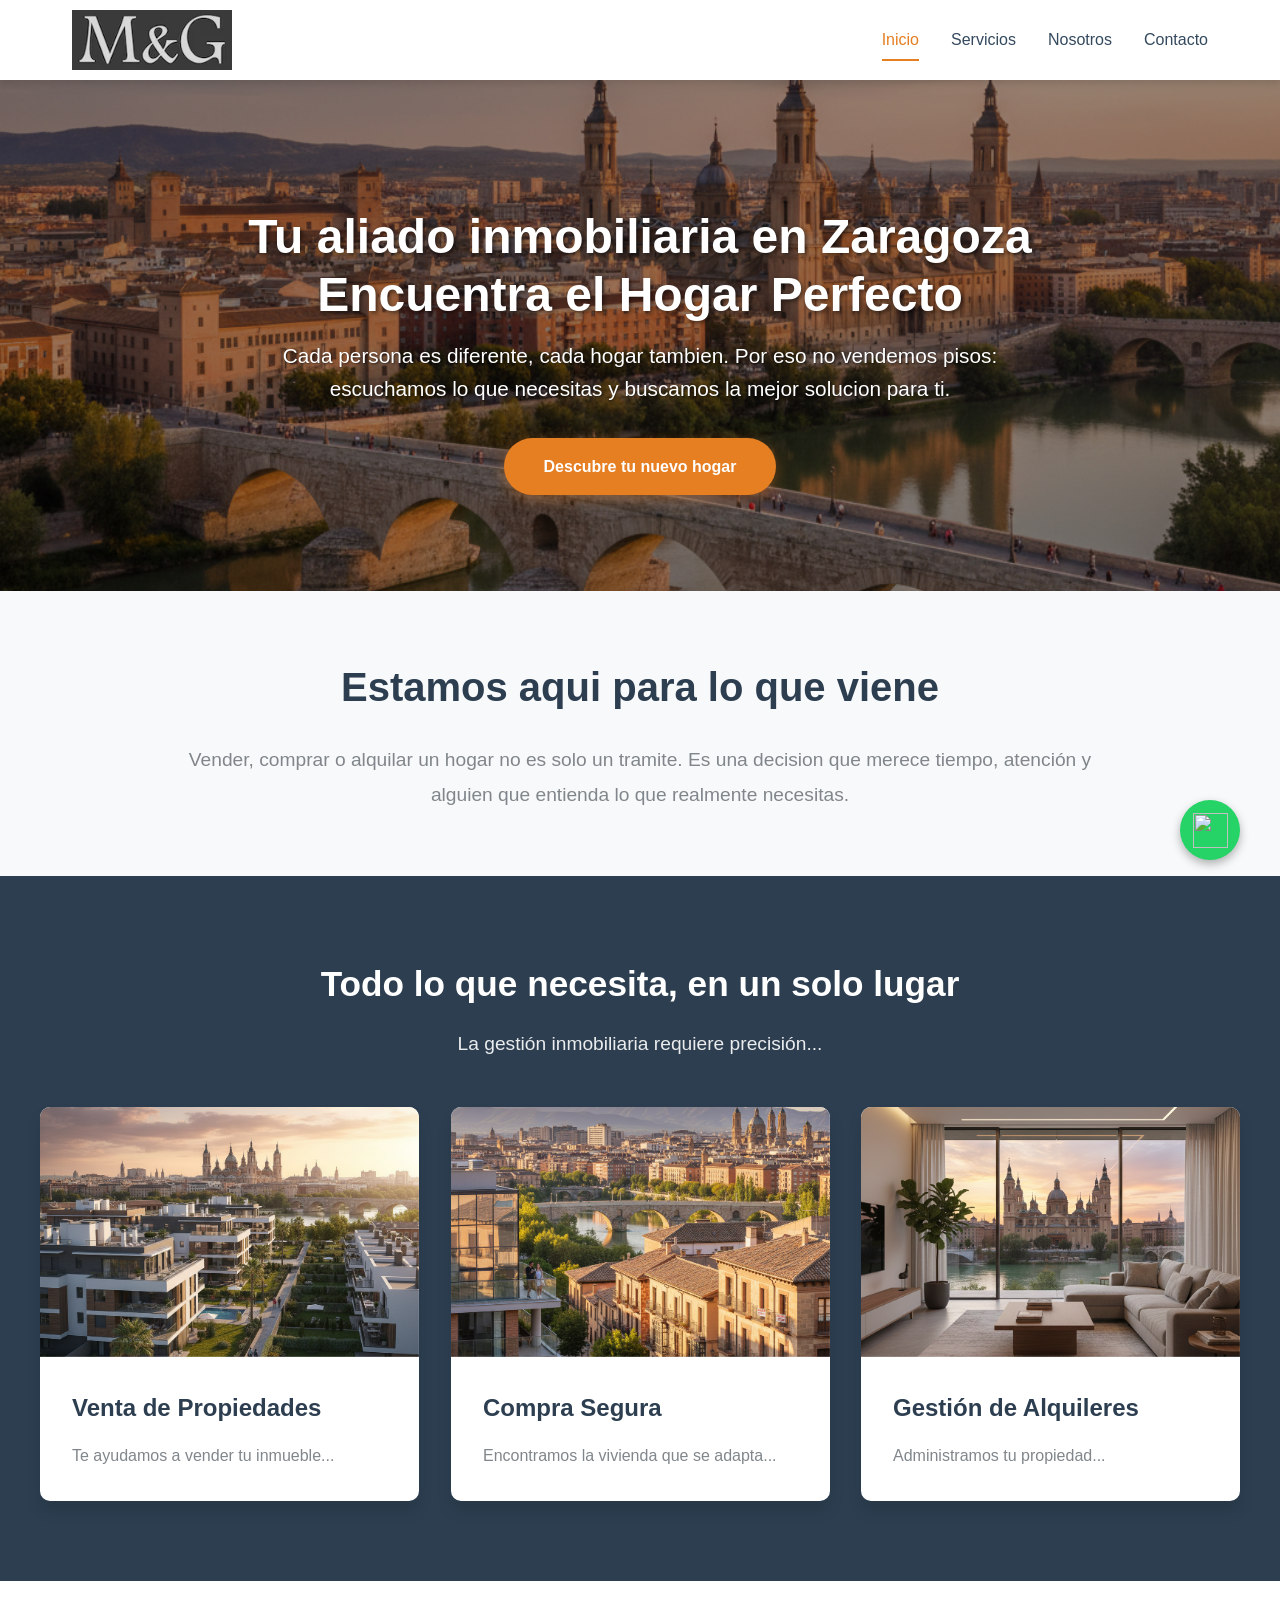
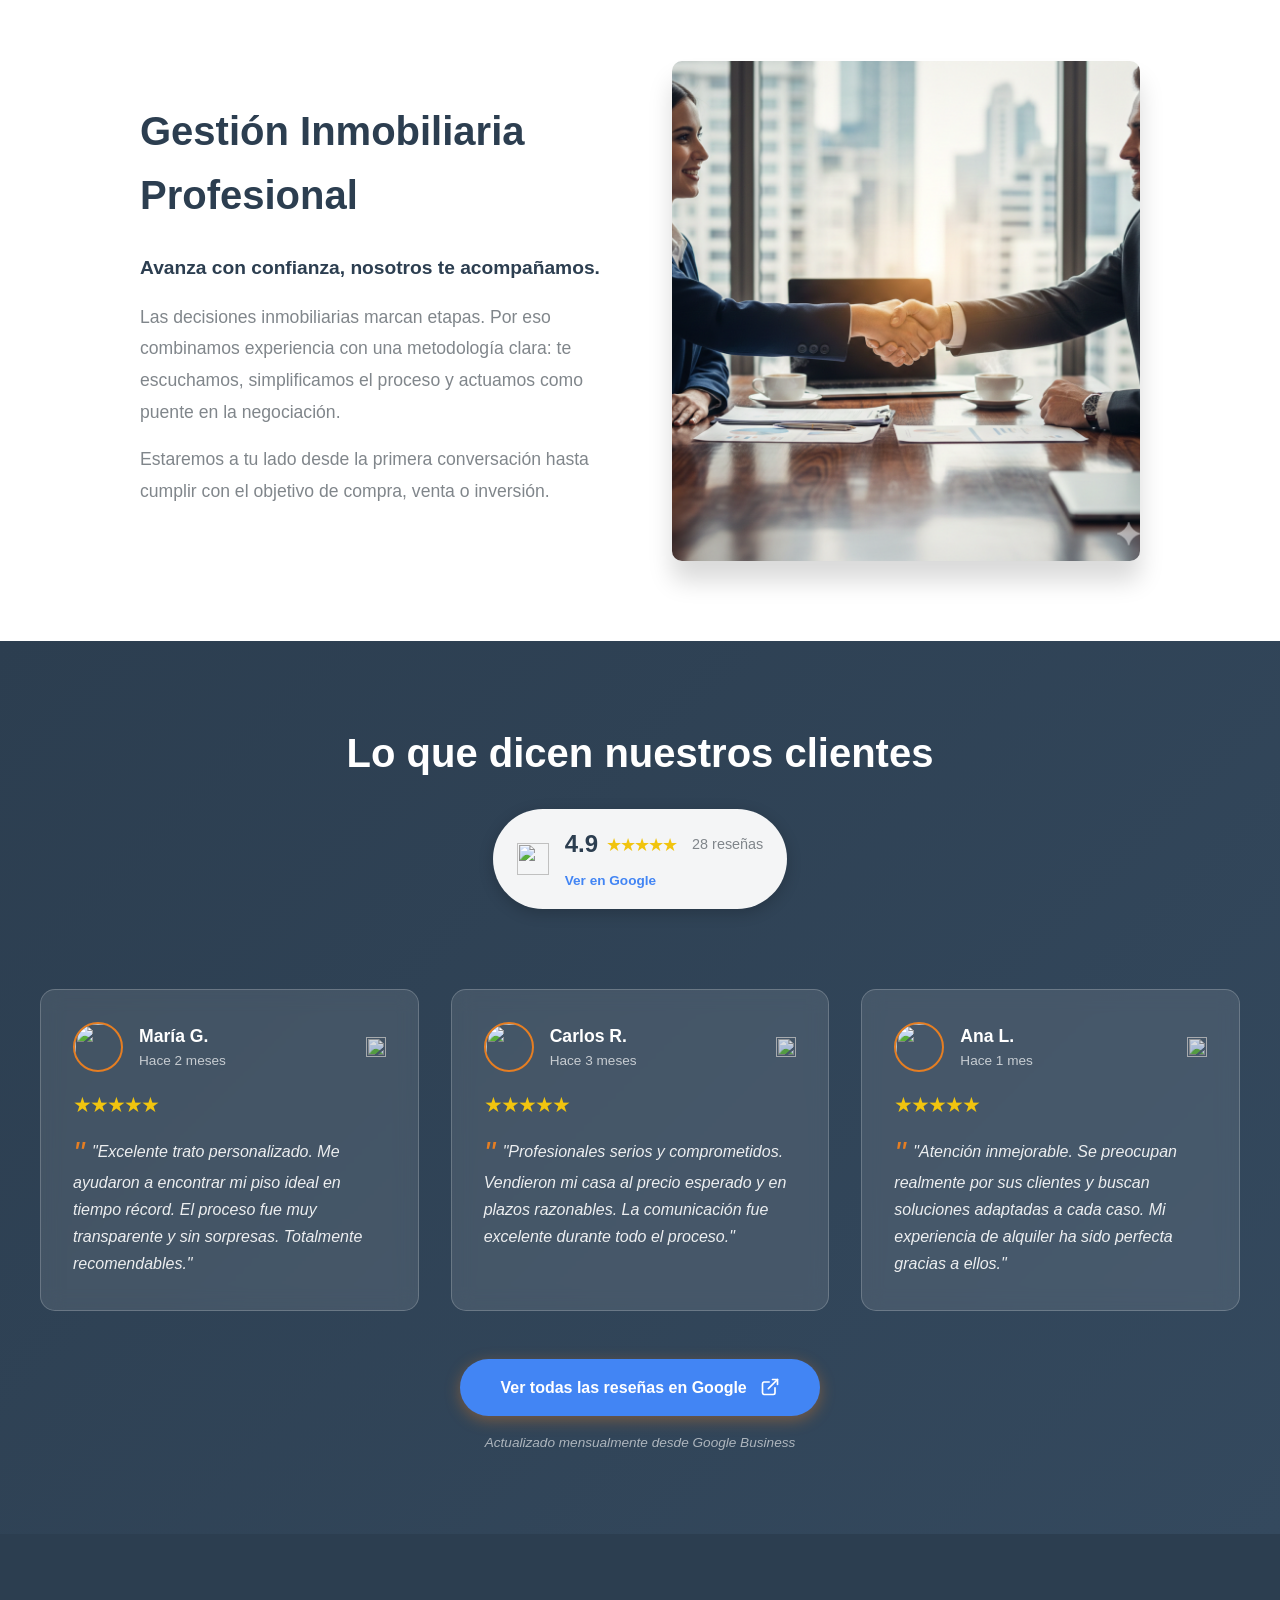
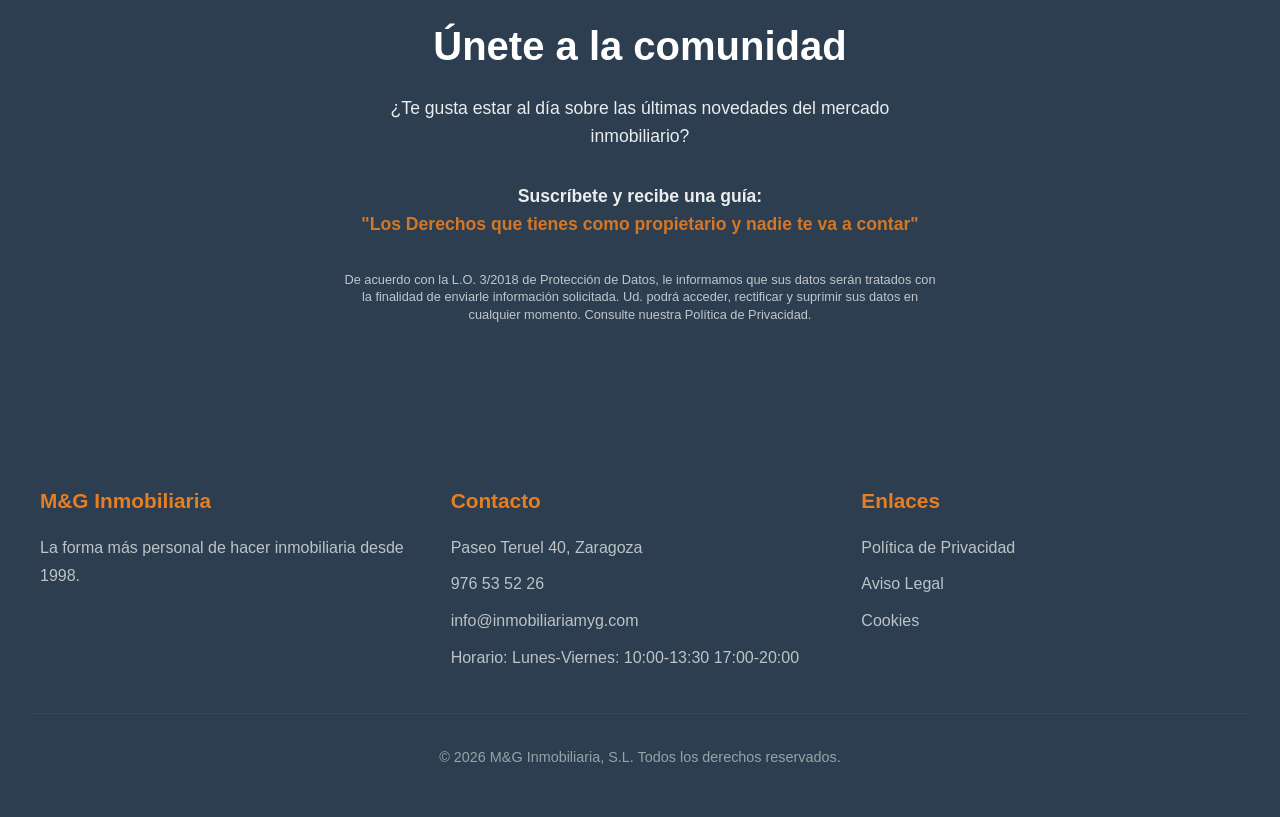
==== index.html @ a82d9c03 "Add files via upload" ====
<!doctype html>
<html lang="es">

<head>
    <meta charset="UTF-8" />
    <meta name="viewport" content="width=device-width, initial-scale=1.0" />
    <meta name="description"
        content="MyG Inmobiliaria - Tu inmobiliaria de confianza en Zaragoza. Venta, compra y alquiler de propiedades con trato personalizado." />
    <title>M&G Inmobiliaria</title>
    <link rel="stylesheet" href="./css/styleIndex.css" />
    <link rel="preconnect" href="https://fonts.googleapis.com" crossorigin />
</head>

<body>
    <a href="#main-content" class="skip-link">Saltar al contenido principal</a>

    <header id="header">
        <nav>
            <a href="index.html" class="logo">
                <img src="./fotos/myg-logo.webp" alt="M&G Inmobiliaria" class="logo-img" onerror="
              this.style.display = 'none';
              document.getElementById('logo-texto').style.display = 'block';
            " />
                <span id="logo-texto" style="display: none">M&G<span> Inmobiliaria</span></span>
            </a>

            <ul class="nav-links" id="navLinks">
                <li>
                    <a href="index.html" class="active" onclick="closeMenu()">Inicio</a>
                </li>

                <li class="dropdown">
                    <a href="servicios.html" onclick="toggleDropdown(event)">
                        Servicios
                    </a>
                    <ul class="dropdown-menu">
                        <li>
                            <a href="ventasPiso.html" onclick="closeMenu()">Venta de Propiedades</a>
                        </li>
                        <li>
                            <a href="compraPiso.html" onclick="closeMenu()">Compra Segura</a>
                        </li>
                        <li>
                            <a href="alquilerPiso.html" onclick="closeMenu()">Gestión de Alquileres</a>
                        </li>
                    </ul>
                </li>

                <li><a href="nosotros.html" onclick="closeMenu()">Nosotros</a></li>
                <li><a href="contacto.html" onclick="closeMenu()">Contacto</a></li>
            </ul>

            <button class="mobile-menu" id="mobileMenu" onclick="toggleMenu()" aria-label="Abrir menú de navegación">
                <span></span>
                <span></span>
                <span></span>
            </button>
        </nav>
    </header>

    <main id="main-content">
        <section class="hero" id="inicio">
            <div class="hero-content">
                <h1>
                    Tu aliado inmobiliaria en Zaragoza<br />Encuentra el Hogar Perfecto
                </h1>
                <p>
                    Cada persona es diferente, cada hogar tambien. Por eso no vendemos
                    pisos: escuchamos lo que necesitas y buscamos la mejor solucion para
                    ti.
                </p>
                <a href="#servicios" class="cta-button">Descubre tu nuevo hogar</a>
            </div>
        </section>

        <section class="intro">
            <h2>Estamos aqui para lo que viene</h2>
            <p>
                Vender, comprar o alquilar un hogar no es solo un tramite. Es una
                decision que merece tiempo, atención y alguien que entienda lo que
                realmente necesitas.
            </p>
        </section>

        <section class="services" id="servicios">
            <div class="container">
                <h2>Todo lo que necesita, en un solo lugar</h2>
                <p>La gestión inmobiliaria requiere precisión...</p>

                <div class="services-grid">
                    <article class="service-card animate-on-scroll" onclick="location.href = 'ventasPiso.html'">
                        <div class="service-image">
                            <img src="./fotos/ventaImagen.png" alt="Venta" loading="lazy" />
                        </div>
                        <div class="service-content">
                            <h3>Venta de Propiedades</h3>
                            <p>Te ayudamos a vender tu inmueble...</p>
                        </div>
                    </article>

                    <article class="service-card animate-on-scroll" onclick="location.href = 'compraPiso.html'"
                        style="cursor: pointer">
                        <div class="service-image">
                            <img src="./fotos/compraImagen.png" alt="Compra" loading="lazy" />
                        </div>
                        <div class="service-content">
                            <h3>Compra Segura</h3>
                            <p>Encontramos la vivienda que se adapta...</p>
                        </div>
                    </article>

                    <article class="service-card animate-on-scroll" onclick="location.href = 'alquilerPiso.html'"
                        style="cursor: pointer">
                        <div class="service-image">
                            <img src="./fotos/alquilerImagen.png" alt="Gestión de alquileres" loading="lazy" />
                        </div>
                        <div class="service-content">
                            <h3>Gestión de Alquileres</h3>
                            <p>Administramos tu propiedad...</p>
                        </div>
                    </article>
                </div>
            </div>
        </section>

        <section class="about" id="nosotros">
            <div class="about-content">
                <div class="about-text animate-on-scroll">
                    <h2>Gestión Inmobiliaria Profesional</h2>
                    <p>
                        <strong>Avanza con confianza, nosotros te acompañamos.</strong>
                    </p>
                    <p>
                        Las decisiones inmobiliarias marcan etapas. Por eso combinamos
                        experiencia con una metodología clara: te escuchamos,
                        simplificamos el proceso y actuamos como puente en la negociación.
                    </p>
                    <p>
                        Estaremos a tu lado desde la primera conversación hasta cumplir
                        con el objetivo de compra, venta o inversión.
                    </p>
                </div>
                <div class="about-image animate-on-scroll">
                    <img src="./fotos/trato-imagen.png" alt="Equipo de gestión inmobiliaria" loading="lazy" />
                </div>
            </div>
        </section>

        <section class="reviews" id="reseñas">
            <div class="reviews-header">
                <h2>Lo que dicen nuestros clientes</h2>
                <div class="google-badge">
                    <a href="https://www.google.com/search?sca_esv=2bbc76108a4ecd6f&sxsrf=ANbL-n5ltNSQkdNbX7Jc7gm9DpRq6qb9Bg:1771241279426&q=opiniones+de+m+%26+g+-inmobiliaria+%26+decoracion-&uds=[base64]&si=AL3DRZEsmMGCryMMFSHJ3StBhOdZ2-6yYkXd_doETEE1OR-qOTCo-2S5UK1ii5hZFYO2BNbe2Q4PeBeDzdxr9TMFkT7PoRemp6NxXDuE-kL80S-hl98ygJwzZnr6Tt6PYBHPseoEdJylpruhkSbsE8GrRKs4SyfiFp9r2--VTYhx5DWt-JLJyc4%3D&sa=X&ved=2ahUKEwik95X6892SAxWJVKQEHYZMH7oQxKsJKAB6BAgsEAE&ictx=1&biw=1536&bih=730&dpr=1.25"
                        target="_blank" rel="noopener noreferrer" class="badge-link"
                        aria-label="Ver 28 reseñas en Google">
                        <div class="badge-content">
                            <img src="https://www.google.com/favicon.ico" alt="" class="google-icon"
                                aria-hidden="true" />
                            <div class="badge-text">
                                <div class="rating-line">
                                    <span class="rating-number">4.9</span>
                                    <span class="stars" aria-hidden="true">★★★★★</span>
                                    <span class="review-count">28 reseñas</span>
                                </div>
                                <span class="badge-label">Ver en Google</span>
                            </div>
                        </div>
                    </a>
                </div>
            </div>

            <div class="review-grid">
                <article class="review-item animate-on-scroll">
                    <div class="review-header">
                        <img src="https://ui-avatars.com/api/?name=Maria+G&background=e67e22&color=fff&size=50" alt=""
                            class="review-avatar" loading="lazy" aria-hidden="true" />
                        <div class="review-meta">
                            <span class="review-author">María G.</span>
                            <span class="review-date">Hace 2 meses</span>
                        </div>
                        <img src="https://www.google.com/favicon.ico" alt="" class="google-logo-small"
                            aria-hidden="true" />
                    </div>
                    <div class="stars" aria-label="5 estrellas">★★★★★</div>
                    <p class="review-text">
                        "Excelente trato personalizado. Me ayudaron a encontrar mi piso
                        ideal en tiempo récord. El proceso fue muy transparente y sin
                        sorpresas. Totalmente recomendables."
                    </p>
                </article>

                <article class="review-item animate-on-scroll">
                    <div class="review-header">
                        <img src="https://ui-avatars.com/api/?name=Carlos+R&background=34495e&color=fff&size=50" alt=""
                            class="review-avatar" loading="lazy" aria-hidden="true" />
                        <div class="review-meta">
                            <span class="review-author">Carlos R.</span>
                            <span class="review-date">Hace 3 meses</span>
                        </div>
                        <img src="https://www.google.com/favicon.ico" alt="" class="google-logo-small"
                            aria-hidden="true" />
                    </div>
                    <div class="stars" aria-label="5 estrellas">★★★★★</div>
                    <p class="review-text">
                        "Profesionales serios y comprometidos. Vendieron mi casa al precio
                        esperado y en plazos razonables. La comunicación fue excelente
                        durante todo el proceso."
                    </p>
                </article>

                <article class="review-item animate-on-scroll">
                    <div class="review-header">
                        <img src="https://ui-avatars.com/api/?name=Ana+L&background=2c3e50&color=fff&size=50" alt=""
                            class="review-avatar" loading="lazy" aria-hidden="true" />
                        <div class="review-meta">
                            <span class="review-author">Ana L.</span>
                            <span class="review-date">Hace 1 mes</span>
                        </div>
                        <img src="https://www.google.com/favicon.ico" alt="" class="google-logo-small"
                            aria-hidden="true" />
                    </div>
                    <div class="stars" aria-label="5 estrellas">★★★★★</div>
                    <p class="review-text">
                        "Atención inmejorable. Se preocupan realmente por sus clientes y
                        buscan soluciones adaptadas a cada caso. Mi experiencia de
                        alquiler ha sido perfecta gracias a ellos."
                    </p>
                </article>
            </div>

            <div class="reviews-footer">
                <a href="https://www.google.com/search?sca_esv=2bbc76108a4ecd6f&sxsrf=ANbL-n5ltNSQkdNbX7Jc7gm9DpRq6qb9Bg:1771241279426&q=opiniones+de+m+%26+g+-inmobiliaria+%26+decoracion-&uds=[base64]&si=AL3DRZEsmMGCryMMFSHJ3StBhOdZ2-6yYkXd_doETEE1OR-qOTCo-2S5UK1ii5hZFYO2BNbe2Q4PeBeDzdxr9TMFkT7PoRemp6NxXDuE-kL80S-hl98ygJwzZnr6Tt6PYBHPseoEdJylpruhkSbsE8GrRKs4SyfiFp9r2--VTYhx5DWt-JLJyc4%3D&sa=X&ved=2ahUKEwik95X6892SAxWJVKQEHYZMH7oQxKsJKAB6BAgsEAE&ictx=1&biw=1536&bih=730&dpr=1.25"
                    target="_blank" rel="noopener noreferrer" class="cta-button google-cta">
                    <span>Ver todas las reseñas en Google</span>
                    <svg width="20" height="20" viewBox="0 0 24 24" fill="none" stroke="currentColor" stroke-width="2"
                        stroke-linecap="round" stroke-linejoin="round" aria-hidden="true">
                        <path d="M18 13v6a2 2 0 0 1-2 2H5a2 2 0 0 1-2-2V8a2 2 0 0 1 2-2h6"></path>
                        <polyline points="15 3 21 3 21 9"></polyline>
                        <line x1="10" y1="14" x2="21" y2="3"></line>
                    </svg>
                </a>
                <p class="update-note">
                    Actualizado mensualmente desde Google Business
                </p>
            </div>
        </section>

        <section class="newsletter" id="contacto">
            <div class="newsletter-content">
                <h2>Únete a la comunidad</h2>
                <p>
                    ¿Te gusta estar al día sobre las últimas novedades del mercado
                    inmobiliario?
                </p>
                <p style="font-weight: 600; margin-bottom: 2rem">
                    Suscríbete y recibe una guía: <br />
                    <span style="color: var(--color-accent)">"Los Derechos que tienes como propietario y nadie te va a
                        contar"</span>
                </p>

                <script src="https://js-eu1.hsforms.net/forms/embed/147825139.js" defer></script>
<div class="hs-form-frame" data-region="eu1" data-form-id="e52b1939-45f7-4443-aff7-640ab22b9426" data-portal-id="147825139"></div>

                <p style="
              font-size: 0.8rem;
              margin-top: 1.5rem;
              opacity: 0.7;
              line-height: 1.4;
            ">
                    De acuerdo con la L.O. 3/2018 de Protección de Datos, le informamos
                    que sus datos serán tratados con la finalidad de enviarle
                    información solicitada. Ud. podrá acceder, rectificar y suprimir sus
                    datos en cualquier momento. Consulte nuestra Política de Privacidad.
                </p>
            </div>
        </section>
    </main>

    <footer>
        <div class="footer-content">
            <div class="footer-section">
                <h3>M&G Inmobiliaria</h3>
                <p>La forma más personal de hacer inmobiliaria desde 1998.</p>
            </div>
            <div class="footer-section">
                <h3>Contacto</h3>
                <p>
                    <a href="https://www.google.com/maps/place//data=!4m2!3m1!1s0xd5915a7c9b9071b:0x8b983380df59295e?sa=X&ved=1t:8290&ictx=111"
                        target="_blank" rel="noopener noreferrer"> Paseo Teruel 40, Zaragoza</a>
                </p>
                <p><a href="tel:+34976535226"> 976 53 52 26</a></p>
                <p>
                    <a href="mailto:info@inmobiliariamyg.com"> info@inmobiliariamyg.com</a>
                </p>
                <p>Horario: Lunes-Viernes: 10:00-13:30 17:00-20:00</p>
            </div>
            <div class="footer-section">
                <h3>Enlaces</h3>
                <p><a href="footer/privacidad.html">Política de Privacidad</a></p>
                <p><a href="footer/aviso-legal.html">Aviso Legal</a></p>
                <p><a href="footer/cookies.html">Cookies</a></p>
            </div>
        </div>
        <div class="footer-bottom">
            <p>&copy; 2026 M&G Inmobiliaria, S.L. Todos los derechos reservados.</p>
        </div>
    </footer>
    <script src="./JavaScript/common.js"></script>
    <script src="JavaScript/index.js"></script>
    

</body>

</html>
---- css/styleIndex.css ----
/* ============================================
   1. RESET Y VARIABLES
   ============================================ */
* {
    margin: 0;
    padding: 0;
    box-sizing: border-box;
}

:root {
    /* Colores principales */
    --color-primary: #2c3e50;
    --color-primary-dark: #1a252f;
    --color-secondary: #34495e;
    --color-accent: #e67e22;
    --color-accent-hover: #d35400;
    --color-light: #ecf0f1;
    --color-white: #ffffff;
    
    /* Escala de grises */
    --gray-50: #f8f9fa;
    --gray-100: #f1f3f4;
    --gray-200: #e8eaed;
    --gray-300: #dadce0;
    --gray-400: #bdc1c6;
    --gray-500: #9aa0a6;
    --gray-600: #80868b;
    --gray-700: #5f6368;
    --gray-800: #3c4043;
    --gray-900: #202124;
    
    /* Tipografía */
    --font-main: 'Segoe UI', Tahoma, Geneva, Verdana, sans-serif;
    
    /* Layout */
    --header-height: 80px;
    --header-height-mobile: 70px;
    --max-width: 1200px;
    --border-radius: 10px;
    --border-radius-lg: 15px;
    
    /* Sombras */
    --shadow-sm: 0 1px 2px rgba(0,0,0,0.05);
    --shadow-md: 0 4px 6px rgba(0,0,0,0.1);
    --shadow-lg: 0 10px 15px rgba(0,0,0,0.1);
    --shadow-xl: 0 20px 25px rgba(0,0,0,0.15);
    --shadow-accent: 0 4px 15px rgba(230, 126, 34, 0.4);
    
    /* Transiciones */
    --transition-fast: 150ms ease;
    --transition-base: 300ms ease;
    --transition-slow: 500ms ease;
}

html {
    scroll-behavior: smooth;
}

/* ============================================
   2. BASE
   ============================================ */
body {
    font-family: var(--font-main);
    line-height: 1.6;
    color: var(--gray-800);
    overflow-x: hidden;
    background-color: var(--gray-50);
    padding-top: var(--header-height);
}

/* ============================================
   3. HEADER
   ============================================ */
header {
    background: var(--color-white);
    box-shadow: var(--shadow-md);
    position: fixed;
    width: 100%;
    top: 0;
    left: 0;
    z-index: 1000;
    height: var(--header-height);
    transition: height var(--transition-base), 
                box-shadow var(--transition-base),
                background-color var(--transition-base);
}

header.scrolled {
    height: var(--header-height-mobile);
    box-shadow: var(--shadow-lg);
    background: rgba(255, 255, 255, 0.95);
    backdrop-filter: blur(10px);
}

nav {
    max-width: var(--max-width);
    margin: 0 auto;
    padding: 0 2rem;
    display: flex;
    justify-content: space-between;
    align-items: center;
    height: 100%;
}

.logo {
    font-size: 1.5rem;
    font-weight: 700;
    color: var(--color-primary);
    text-decoration: none;
    display: flex;
    align-items: center;
    gap: 0.5rem;
    height: 100%;
}

.logo span {
    color: var(--color-accent);
}

.logo-img {
    height: 60px;
    width: auto;
    display: block;
}

.nav-links {
    display: flex;
    list-style: none;
    gap: 2rem;
    align-items: center;
}

.nav-links a {
    text-decoration: none;
    color: var(--color-secondary);
    font-weight: 500;
    transition: color var(--transition-fast);
    position: relative;
    padding: 0.5rem 0;
}

.nav-links a:hover,
.nav-links a.active {
    color: var(--color-accent);
}

.nav-links > li > a::after {
    content: '';
    position: absolute;
    bottom: -5px;
    left: 0;
    width: 0;
    height: 2px;
    background: var(--color-accent);
    transition: width var(--transition-base);
}

.nav-links > li > a:hover::after,
.nav-links > li > a.active::after {
    width: 100%;
}

/* Dropdown */
.dropdown {
    position: relative;
}

.dropdown > a::after {
    content: '▼';
    font-size: 0.7rem;
    margin-left: 5px;
    transition: transform var(--transition-base);
    display: inline-block;
}

.dropdown.active > a::after {
    transform: rotate(180deg);
}

.dropdown-menu {
    position: absolute;
    top: calc(100% + 10px);
    left: 50%;
    transform: translateX(-50%) translateY(-10px);
    background: var(--color-white);
    min-width: 220px;
    box-shadow: var(--shadow-xl);
    border-radius: var(--border-radius);
    padding: 0.5rem 0;
    opacity: 0;
    visibility: hidden;
    transition: all var(--transition-base);
    list-style: none;
    border: 1px solid var(--gray-100);
    z-index: 1001;
}

.dropdown-menu::before {
    content: '';
    position: absolute;
    top: -6px;
    left: 50%;
    transform: translateX(-50%) rotate(45deg);
    width: 12px;
    height: 12px;
    background: var(--color-white);
    border-left: 1px solid var(--gray-100);
    border-top: 1px solid var(--gray-100);
}

.dropdown:hover .dropdown-menu,
.dropdown.active .dropdown-menu {
    opacity: 1;
    visibility: visible;
    transform: translateX(-50%) translateY(0);
}

.dropdown-menu a {
    display: block;
    padding: 0.8rem 1.5rem;
    color: var(--color-secondary);
    font-size: 0.95rem;
    transition: all var(--transition-fast);
    border-left: 3px solid transparent;
}

.dropdown-menu a::after {
    display: none !important;
}

.dropdown-menu a:hover {
    background: var(--gray-50);
    color: var(--color-accent);
    border-left-color: var(--color-accent);
    padding-left: 1.8rem;
}

/* Menú móvil */
.mobile-menu {
    display: none;
    flex-direction: column;
    cursor: pointer;
    gap: 5px;
    padding: 10px;
    background: none;
    border: none;
    z-index: 1001;
}

.mobile-menu span {
    width: 25px;
    height: 3px;
    background: var(--color-primary);
    border-radius: 2px;
    transition: all var(--transition-base);
}

.mobile-menu.active span:nth-child(1) {
    transform: rotate(45deg) translate(5px, 5px);
}

.mobile-menu.active span:nth-child(2) {
    opacity: 0;
}

.mobile-menu.active span:nth-child(3) {
    transform: rotate(-45deg) translate(7px, -6px);
}

/* Skip link para accesibilidad */
.skip-link {
    position: absolute;
    top: -40px;
    left: 0;
    background: var(--color-primary);
    color: var(--color-white);
    padding: 8px;
    text-decoration: none;
    z-index: 101;
    transition: top var(--transition-fast);
}

.skip-link:focus {
    top: 0;
}

/* ============================================
4. HERO
   ============================================ */
.hero {
    background: linear-gradient(rgba(0,0,0,0.4), rgba(0,0,0,0.4)), 
                url('../fotos/imagenInicio.png') center/cover no-repeat;
    color: var(--color-white);
    padding: 8rem 2rem 6rem;
    text-align: center;
    min-height: 500px;
    display: flex;
    align-items: center;
    justify-content: center;
}

.hero-content {
    max-width: 800px;
    margin: 0 auto;
    animation: fadeInUp 0.8s ease;
}

.hero h1 {
    font-size: clamp(2rem, 5vw, 3rem);
    margin-bottom: 1rem;
    line-height: 1.2;
    text-shadow: 2px 2px 4px rgba(0,0,0,0.5);
}

.hero p {
    font-size: clamp(1.1rem, 2.5vw, 1.3rem);
    margin-bottom: 2rem;
    text-shadow: 1px 1px 2px rgba(0,0,0,0.5);
}

.cta-button {
    display: inline-block;
    padding: 1rem 2.5rem;
    background: var(--color-accent);
    color: var(--color-white);
    text-decoration: none;
    border-radius: 50px;
    font-weight: 600;
    transition: all var(--transition-base);
    border: none;
    cursor: pointer;
    box-shadow: var(--shadow-accent);
}

.cta-button:hover {
    transform: translateY(-2px);
    background: var(--color-accent-hover);
    box-shadow: 0 6px 20px rgba(230, 126, 34, 0.6);
}

/* ============================================
   5. NEWSLETTER
   ============================================ */
.newsletter {
    background: var(--color-primary);
    padding: 5rem 2rem;
    color: var(--color-white);
    text-align: center;
}

.newsletter-content {
    max-width: 600px;
    margin: 0 auto;
}

.newsletter h2 {
    font-size: clamp(1.8rem, 4vw, 2.5rem);
    margin-bottom: 1rem;
}

.newsletter p {
    font-size: 1.1rem;
    margin-bottom: 2rem;
    opacity: 0.9;
}

.newsletter-form {
    display: flex;
    flex-direction: column;
    gap: 1rem;
    max-width: 500px;
    margin: 2rem auto;
}

.newsletter-form input {
    padding: 1rem;
    border: none;
    border-radius: 5px;
    font-size: 1rem;
    font-family: inherit;
    transition: box-shadow var(--transition-fast);
}

.newsletter-form input:focus {
    outline: none;
    box-shadow: 0 0 0 3px rgba(230, 126, 34, 0.3);
}

.newsletter-form button {
    padding: 1rem 2rem;
    background: var(--color-accent);
    color: white;
    border: none;
    border-radius: 5px;
    font-size: 1rem;
    font-weight: 600;
    cursor: pointer;
    transition: all var(--transition-base);
}

.newsletter-form button:hover {
    background: var(--color-accent-hover);
    transform: translateY(-2px);
}

/* ============================================
   6. INTRO
   ============================================ */
.intro {
    padding: 4rem 2rem;
    max-width: 1000px;
    margin: 0 auto;
    text-align: center;
}

.intro h2 {
    color: var(--color-primary);
    font-size: clamp(1.8rem, 4vw, 2.5rem);
    margin-bottom: 1.5rem;
}

.intro p {
    font-size: clamp(1rem, 2vw, 1.2rem);
    color: var(--gray-600);
    line-height: 1.8;
}

/* ============================================
   7. SERVICES
   ============================================ */
.services {
    background: var(--color-primary);
    padding: 5rem 2rem;
}

.container {
    max-width: var(--max-width);
    margin: 0 auto;
}

.services h2 {
    text-align: center;
    font-size: clamp(1.8rem, 4vw, 2.2rem);
    color: white;
    margin-bottom: 1rem;
}

.services > .container > p {
    text-align: center;
    margin-bottom: 3rem;
    color: white;
    font-size: 1.2rem;
    opacity: 0.9;
}

.services-grid {
    display: grid;
    grid-template-columns: repeat(auto-fit, minmax(300px, 1fr));
    gap: 2rem;
}

.service-card {
    background: var(--color-white);
    border-radius: var(--border-radius);
    overflow: hidden;
    box-shadow: var(--shadow-lg);
    transition: transform var(--transition-base);
    will-change: transform;
}

.service-card:hover {
    transform: translateY(-10px);
}

.service-image {
    width: 100%;
    height: 250px;
    overflow: hidden;
    position: relative;
}

.service-image::after {
    content: '';
    position: absolute;
    inset: 0;
    background: linear-gradient(to top, rgba(0,0,0,0.2), transparent);
    opacity: 0;
    transition: opacity var(--transition-base);
}

.service-card:hover .service-image::after {
    opacity: 1;
}

.service-image img {
    width: 100%;
    height: 100%;
    object-fit: cover;
    transition: transform var(--transition-slow);
    will-change: transform;
}

.service-card:hover .service-image img {
    transform: scale(1.08);
}

.service-content {
    padding: 2rem;
}

.service-content h3 {
    color: var(--color-primary);
    margin-bottom: 1rem;
    font-size: 1.5rem;
}

.service-content p {
    color: var(--gray-600);
    line-height: 1.6;
}

/* ============================================
   8. ABOUT
   ============================================ */
.about {
    padding: 5rem 2rem;
    background: var(--color-white);
}

.about-content {
    max-width: 1000px;
    margin: 0 auto;
    display: grid;
    grid-template-columns: 1fr 1fr;
    gap: 4rem;
    align-items: center;
}

.about-text h2 {
    color: var(--color-primary);
    font-size: clamp(2rem, 4vw, 2.5rem);
    margin-bottom: 1.5rem;
}

.about-text p {
    color: var(--gray-600);
    margin-bottom: 1rem;
    line-height: 1.8;
    font-size: 1.1rem;
}

.about-text p strong {
    color: var(--color-primary);
    font-size: 1.2rem;
}

.about-image {
    height: 500px;
    border-radius: var(--border-radius);
    box-shadow: var(--shadow-xl);
    overflow: hidden;
    position: relative;
}

.about-image img {
    width: 100%;
    height: 100%;
    object-fit: cover;
    transition: transform var(--transition-slow);
}

.about-image:hover img {
    transform: scale(1.05);
}

/* ============================================
   9. REVIEWS
   ============================================ */
.reviews {
    background: linear-gradient(135deg, #2c3e50 0%, #34495e 100%);
    color: var(--color-white);
    padding: 5rem 2rem;
    text-align: center;
}

.reviews-header {
    margin-bottom: 3rem;
}

.reviews-header h2 {
    font-size: clamp(2rem, 4vw, 2.5rem);
    margin-bottom: 1.5rem;
    font-weight: 700;
}

.google-badge {
    display: inline-block;
    margin-bottom: 2rem;
}

.badge-link {
    text-decoration: none;
    color: inherit;
    display: block;
}

.badge-content {
    background: rgba(255, 255, 255, 0.95);
    padding: 1rem 1.5rem;
    border-radius: 50px;
    display: inline-flex;
    align-items: center;
    gap: 1rem;
    box-shadow: 0 4px 15px rgba(0, 0, 0, 0.2);
    transition: transform var(--transition-base), box-shadow var(--transition-base);
}

.badge-content:hover {
    transform: translateY(-3px);
    box-shadow: 0 6px 20px rgba(0, 0, 0, 0.3);
}

.google-icon {
    width: 32px;
    height: 32px;
}

.badge-text {
    text-align: left;
    color: var(--gray-800);
}

.rating-line {
    display: flex;
    align-items: center;
    gap: 0.5rem;
    margin-bottom: 0.2rem;
}

.rating-number {
    font-size: 1.5rem;
    font-weight: 700;
    color: var(--color-primary);
}

.badge-text .stars {
    color: #f1c40f;
    font-size: 1.1rem;
    letter-spacing: -2px;
}

.review-count {
    font-size: 0.9rem;
    color: var(--gray-600);
    margin-left: 0.5rem;
}

.badge-label {
    font-size: 0.85rem;
    color: #4285F4;
    font-weight: 600;
}

.review-grid {
    display: grid;
    grid-template-columns: repeat(auto-fit, minmax(320px, 1fr));
    gap: 2rem;
    max-width: var(--max-width);
    margin: 0 auto 3rem auto;
}

.review-item {
    background: rgba(255, 255, 255, 0.1);
    backdrop-filter: blur(10px);
    border: 1px solid rgba(255, 255, 255, 0.2);
    padding: 2rem;
    border-radius: var(--border-radius-lg);
    text-align: left;
    transition: transform var(--transition-base), background var(--transition-base);
}

.review-item:hover {
    transform: translateY(-5px);
    background: rgba(255, 255, 255, 0.15);
}

.review-header {
    display: flex;
    align-items: center;
    gap: 1rem;
    margin-bottom: 1rem;
}

.review-avatar {
    width: 50px;
    height: 50px;
    border-radius: 50%;
    object-fit: cover;
    border: 2px solid var(--color-accent);
}

.review-meta {
    flex: 1;
    display: flex;
    flex-direction: column;
}

.review-author {
    font-weight: 600;
    font-size: 1.1rem;
    color: var(--color-white);
}

.review-date {
    font-size: 0.85rem;
    color: rgba(255, 255, 255, 0.7);
}

.google-logo-small {
    width: 20px;
    height: 20px;
    opacity: 0.8;
}

.review-item .stars {
    color: #f1c40f;
    font-size: 1.3rem;
    margin-bottom: 1rem;
    letter-spacing: -2px;
}

.review-text {
    font-size: 1rem;
    line-height: 1.7;
    color: rgba(255, 255, 255, 0.9);
    font-style: italic;
}

.review-text::before {
    content: '"';
    font-size: 2rem;
    color: var(--color-accent);
    line-height: 1;
    margin-right: 0.2rem;
    vertical-align: middle;
}

.reviews-footer {
    margin-top: 1rem;
}

.google-cta {
    background: #4285F4 !important;
    display: inline-flex !important;
    align-items: center;
    gap: 0.8rem;
    margin-bottom: 1rem;
}

.google-cta:hover {
    background: #3367D6 !important;
    transform: translateY(-2px);
}

.update-note {
    font-size: 0.85rem;
    color: rgba(255, 255, 255, 0.6);
    font-style: italic;
}

/* ============================================
   10. FOOTER
   ============================================ */
footer {
    background: var(--color-primary);
    color: var(--color-light);
    padding: 3rem 2rem;
    text-align: center;
}

.footer-content {
    max-width: var(--max-width);
    margin: 0 auto;
    display: grid;
    grid-template-columns: repeat(auto-fit, minmax(250px, 1fr));
    gap: 2rem;
    margin-bottom: 2rem;
    text-align: left;
}

.footer-section h3 {
    color: var(--color-accent);
    margin-bottom: 1rem;
    font-size: 1.3rem;
}

.footer-section p, 
.footer-section a {
    color: #bdc3c7;
    text-decoration: none;
    line-height: 1.8;
    margin-bottom: 0.5rem;
    transition: color var(--transition-fast);
}

.footer-section a:hover {
    color: var(--color-accent);
}

.footer-bottom {
    border-top: 1px solid var(--color-secondary);
    padding-top: 2rem;
    color: #95a5a6;
    font-size: 0.9rem;
    text-align: center;
}

/* ============================================
   11. WHATSAPP FLOAT
   ============================================ */
.whatsapp-float {
    position: fixed;
    width: 60px;
    height: 60px;
    bottom: 40px;
    right: 40px;
    background: #25d366;
    border-radius: 50px;
    box-shadow: 0 4px 10px rgba(0,0,0,0.3);
    z-index: 10000;
    display: flex;
    align-items: center;
    justify-content: center;
    transition: transform var(--transition-base), box-shadow var(--transition-base);
    animation: pulse 2s infinite;
}

.whatsapp-float:hover {
    transform: scale(1.1);
    box-shadow: 0 6px 20px rgba(0,0,0,0.4);
    animation: none;
}

.whatsapp-float img {
    width: 35px;
    height: 35px;
}

@keyframes pulse {
    0%, 100% { box-shadow: 0 4px 10px rgba(0,0,0,0.3); }
    50% { box-shadow: 0 4px 20px rgba(37, 211, 102, 0.6); }
}

/* ============================================
   12. ANIMACIONES
   ============================================ */
@keyframes fadeInUp {
    from {
        opacity: 0;
        transform: translateY(30px);
    }
    to {
        opacity: 1;
        transform: translateY(0);
    }
}

.animate-on-scroll {
    opacity: 0;
    transform: translateY(30px);
    transition: opacity 0.6s ease, transform 0.6s ease;
}

.animate-on-scroll.visible {
    opacity: 1;
    transform: translateY(0);
}

/* ============================================
   13. UTILIDADES
   ============================================ */
.sr-only {
    position: absolute;
    width: 1px;
    height: 1px;
    padding: 0;
    margin: -1px;
    overflow: hidden;
    clip: rect(0, 0, 0, 0);
    white-space: nowrap;
    border-width: 0;
}

/* ============================================
   14. RESPONSIVE
   ============================================ */
@media (max-width: 900px) {
    .nav-links {
        gap: 1.5rem;
    }
}

@media (max-width: 768px) {
    :root {
        --header-height: 70px;
    }
    
    .nav-links {
        display: none;
        position: absolute;
        top: var(--header-height);
        left: 0;
        width: 100%;
        background: var(--color-white);
        flex-direction: column;
        padding: 2rem;
        gap: 0;
        box-shadow: var(--shadow-lg);
        max-height: calc(100vh - var(--header-height));
        overflow-y: auto;
        animation: slideDown 0.3s ease;
    }
    
    .nav-links.active {
        display: flex;
    }
    
    @keyframes slideDown {
        from {
            opacity: 0;
            transform: translateY(-10px);
        }
        to {
            opacity: 1;
            transform: translateY(0);
        }
    }
    
    .mobile-menu {
        display: flex;
    }
    
    .dropdown {
        width: 100%;
        border-bottom: 1px solid var(--gray-200);
        padding: 0.5rem 0;
    }
    
    .dropdown > a {
        display: flex;
        justify-content: space-between;
        align-items: center;
        padding: 0.5rem 0;
    }
    
    .dropdown-menu {
        position: static;
        box-shadow: none;
        opacity: 1;
        visibility: hidden;
        max-height: 0;
        overflow: hidden;
        transform: none;
        transition: max-height 0.3s ease, padding 0.3s;
        background: var(--gray-50);
        border-radius: 0;
        margin: 0.5rem -2rem 0 -2rem;
        width: calc(100% + 4rem);
        padding: 0;
        border: none;
    }
    
    .dropdown.active .dropdown-menu {
        visibility: visible;
        max-height: 300px;
        padding: 0.5rem 0;
    }
    
    .dropdown-menu::before {
        display: none;
    }
    
    .dropdown-menu a {
        padding-left: 3rem;
    }
    
    .dropdown-menu a:hover {
        padding-left: 3.5rem;
    }
    
    .hero {
        padding: 6rem 1.5rem 4rem;
        min-height: 400px;
    }
    
    .about-content {
        grid-template-columns: 1fr;
        gap: 2rem;
    }
    
    .about-image {
        height: 300px;
        order: -1;
    }
    
    .footer-content {
        text-align: center;
    }
    
    .review-grid {
        grid-template-columns: 1fr;
    }
    
    .badge-content {
        padding: 0.8rem 1.2rem;
    }
    
    .google-icon {
        width: 24px;
        height: 24px;
    }
    
    .rating-number {
        font-size: 1.2rem;
    }
    
    .whatsapp-float {
        width: 50px;
        height: 50px;
        bottom: 20px;
        right: 20px;
    }
    
    .whatsapp-float img {
        width: 30px;
        height: 30px;
    }
}

@media (prefers-reduced-motion: reduce) {
    *,
    *::before,
    *::after {
        animation-duration: 0.01ms !important;
        animation-iteration-count: 1 !important;
        transition-duration: 0.01ms !important;
        scroll-behavior: auto !important;
    }
    
    .whatsapp-float {
        animation: none;
    }
}

/* 1. Prepara la tarjeta para recibir la capa invisible */
.service-card {
    position: relative; 
}

/* 2. Crea la capa invisible que hace clic */
.enlace-fantasma {
    position: absolute; /* Flota encima */
    top: 0;
    left: 0;
    width: 100%;        /* Cubre todo el ancho */
    height: 100%;       /* Cubre todo el alto */
    z-index: 5;         /* Se asegura de estar encima */
}

.card-link {
    text-decoration: none;  
    color: inherit;         
    display: block;         
    height: 100%;           
}


.card-link:hover .service-content h3 {
    color: #007bff; 
}


.card-link:hover img {
    transform: scale(1.05);
    transition: transform 0.3s ease;
}
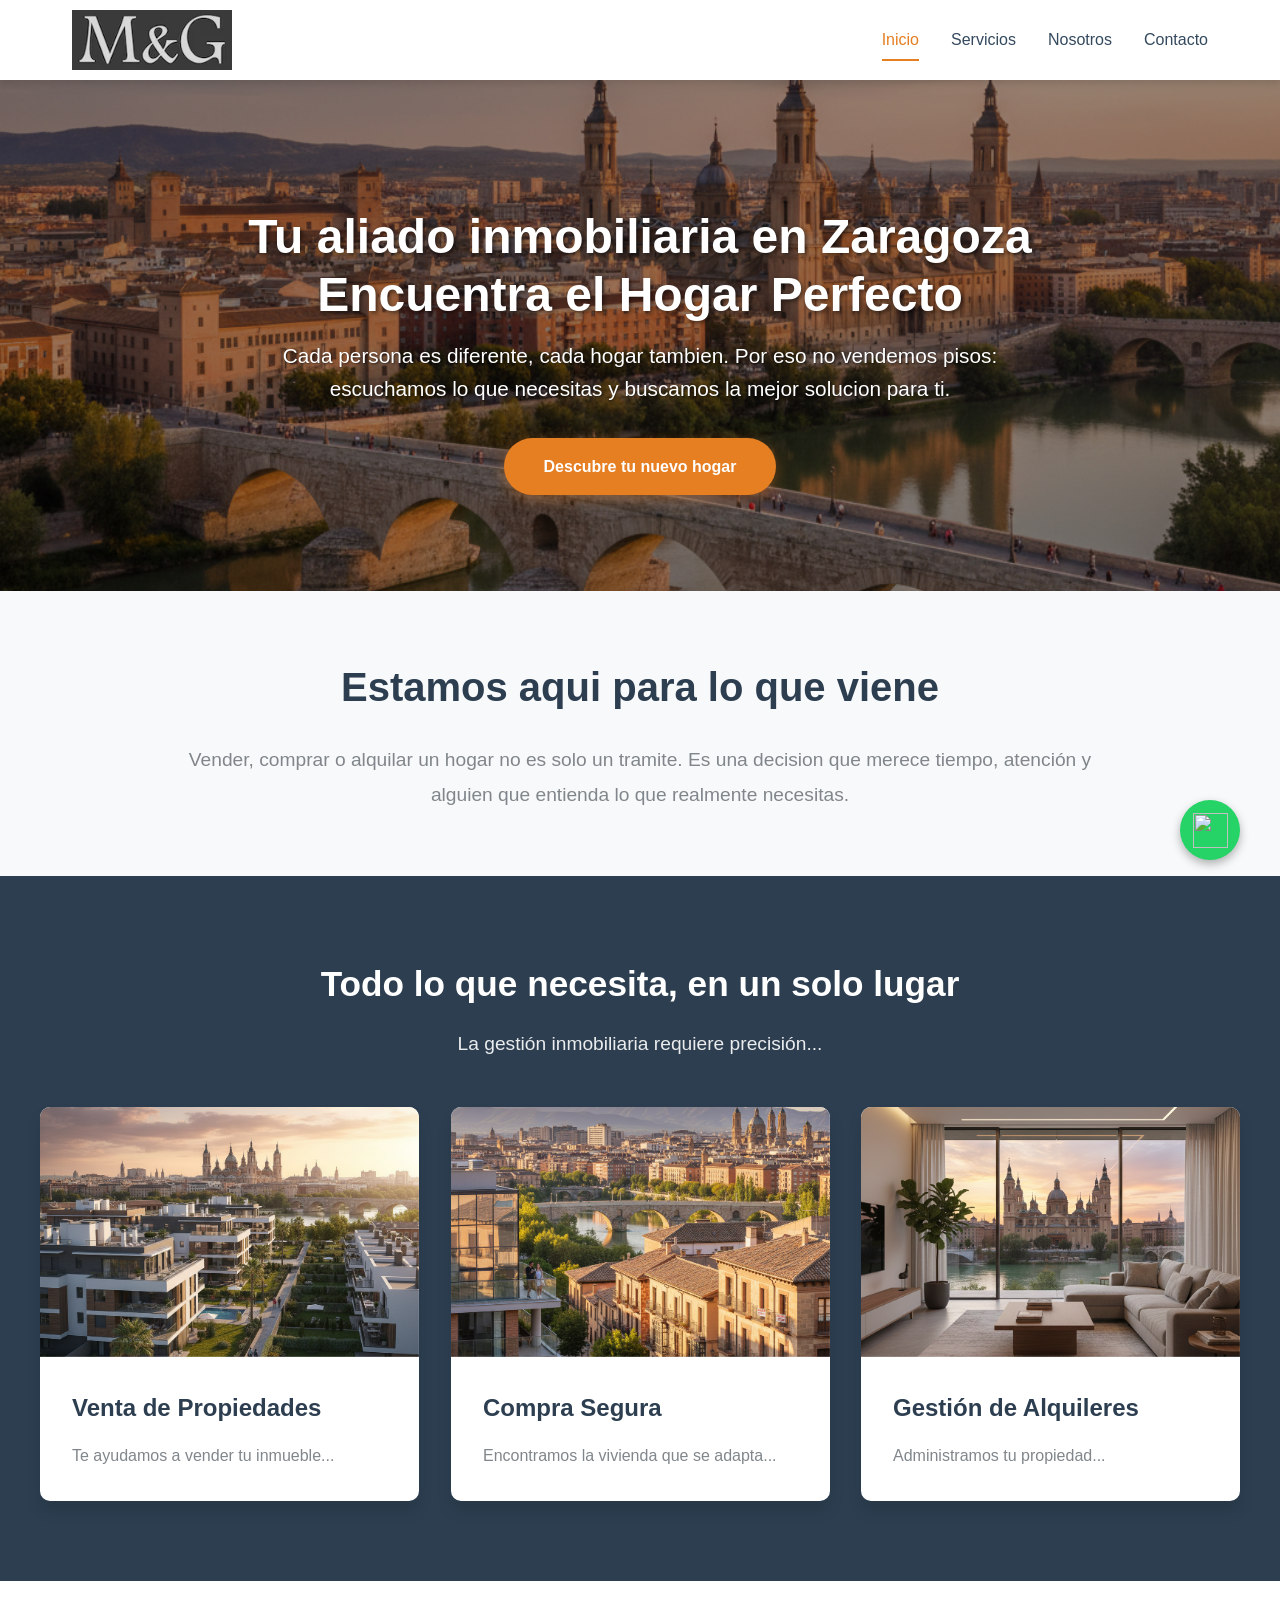
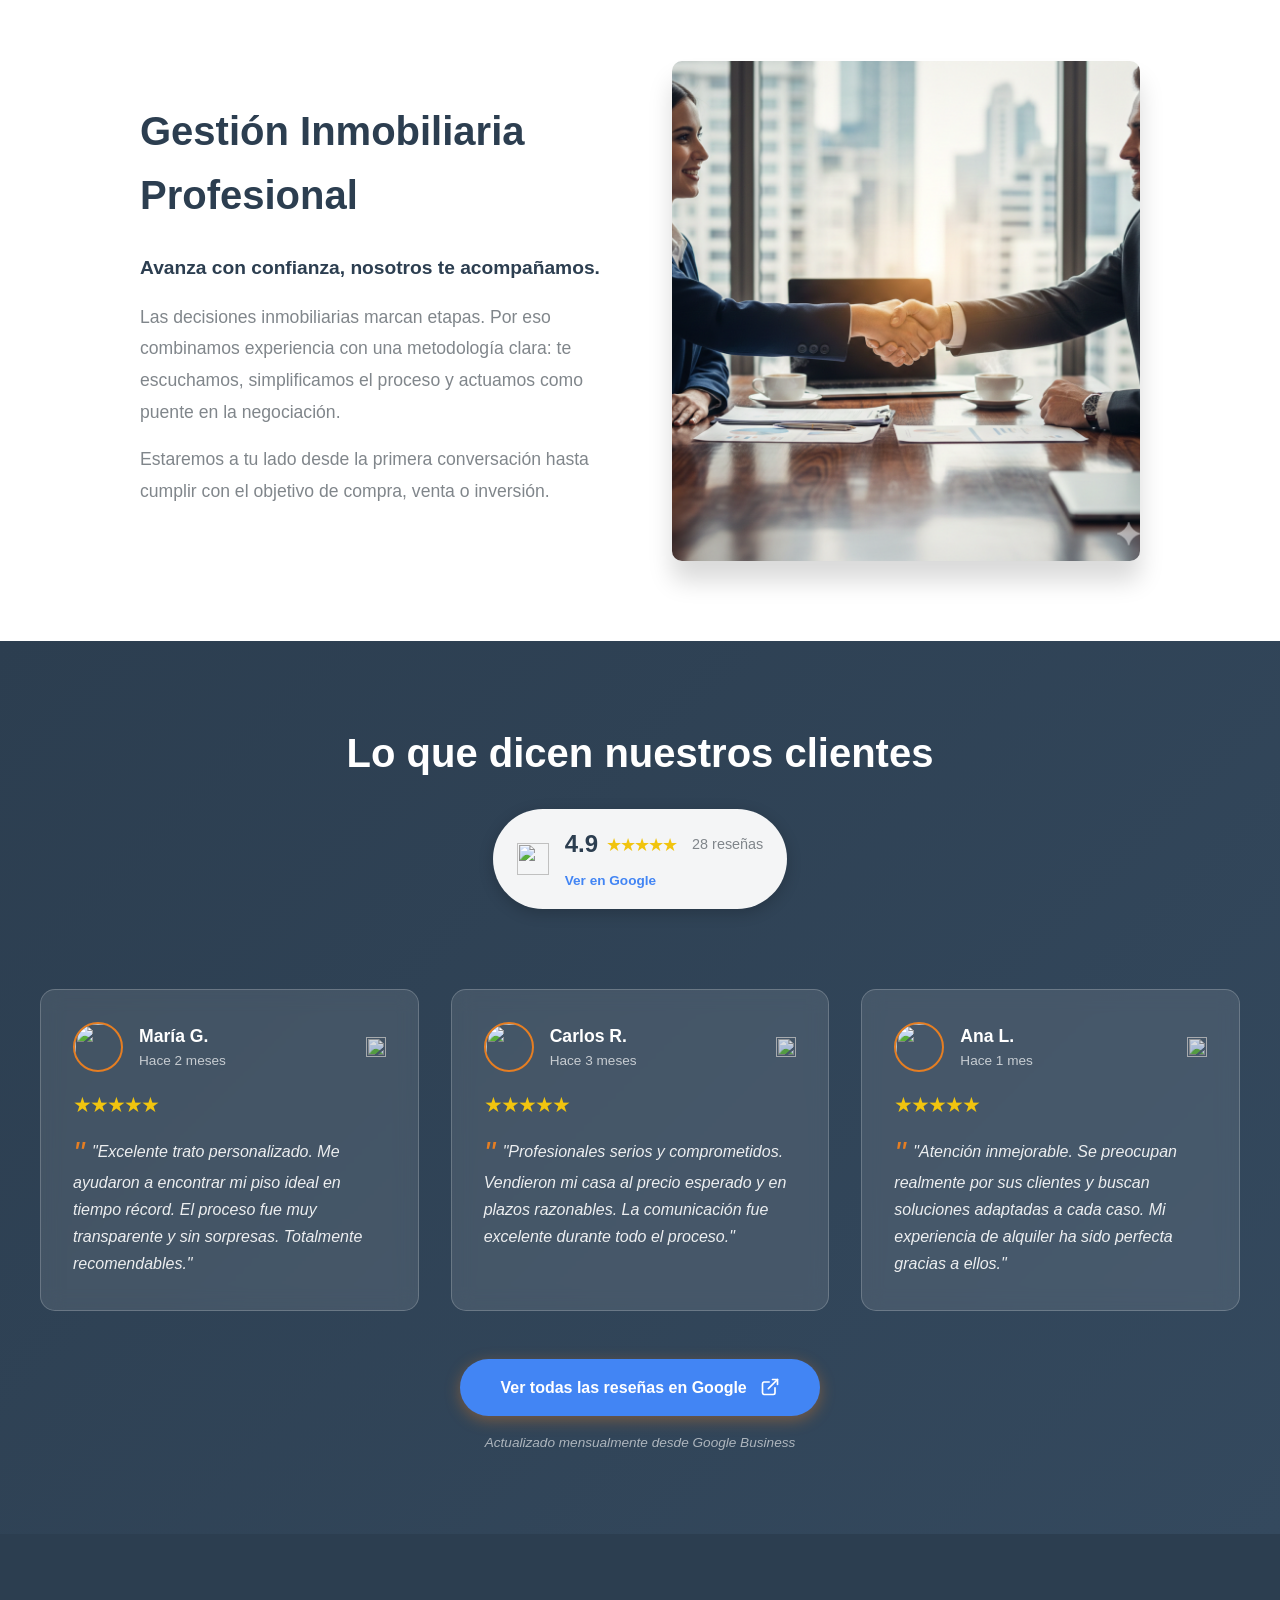
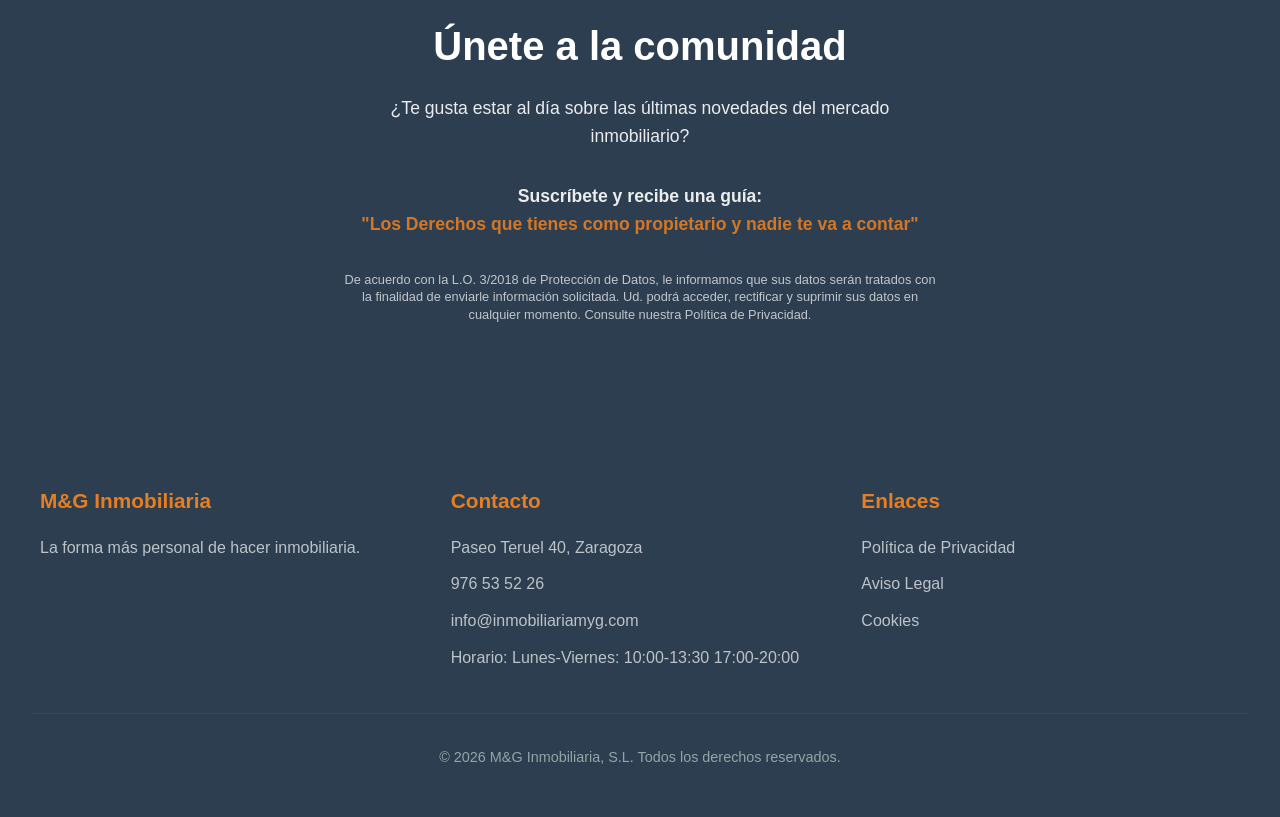
==== commit 96aca124: "Add files via upload" ====
--- a/index.html
+++ b/index.html
@@ -6,7 +6,7 @@
     <meta name="viewport" content="width=device-width, initial-scale=1.0" />
     <meta name="description"
         content="MyG Inmobiliaria - Tu inmobiliaria de confianza en Zaragoza. Venta, compra y alquiler de propiedades con trato personalizado." />
-    <title>M&G Inmobiliaria</title>
+    <title>YG Inmobiliaria - Venta y Alquiler</title>
     <link rel="stylesheet" href="./css/styleIndex.css" />
     <link rel="preconnect" href="https://fonts.googleapis.com" crossorigin />
 </head>
@@ -280,7 +280,7 @@
         <div class="footer-content">
             <div class="footer-section">
                 <h3>M&G Inmobiliaria</h3>
-                <p>La forma más personal de hacer inmobiliaria desde 1998.</p>
+                <p>La forma más personal de hacer inmobiliaria.</p>
             </div>
             <div class="footer-section">
                 <h3>Contacto</h3>
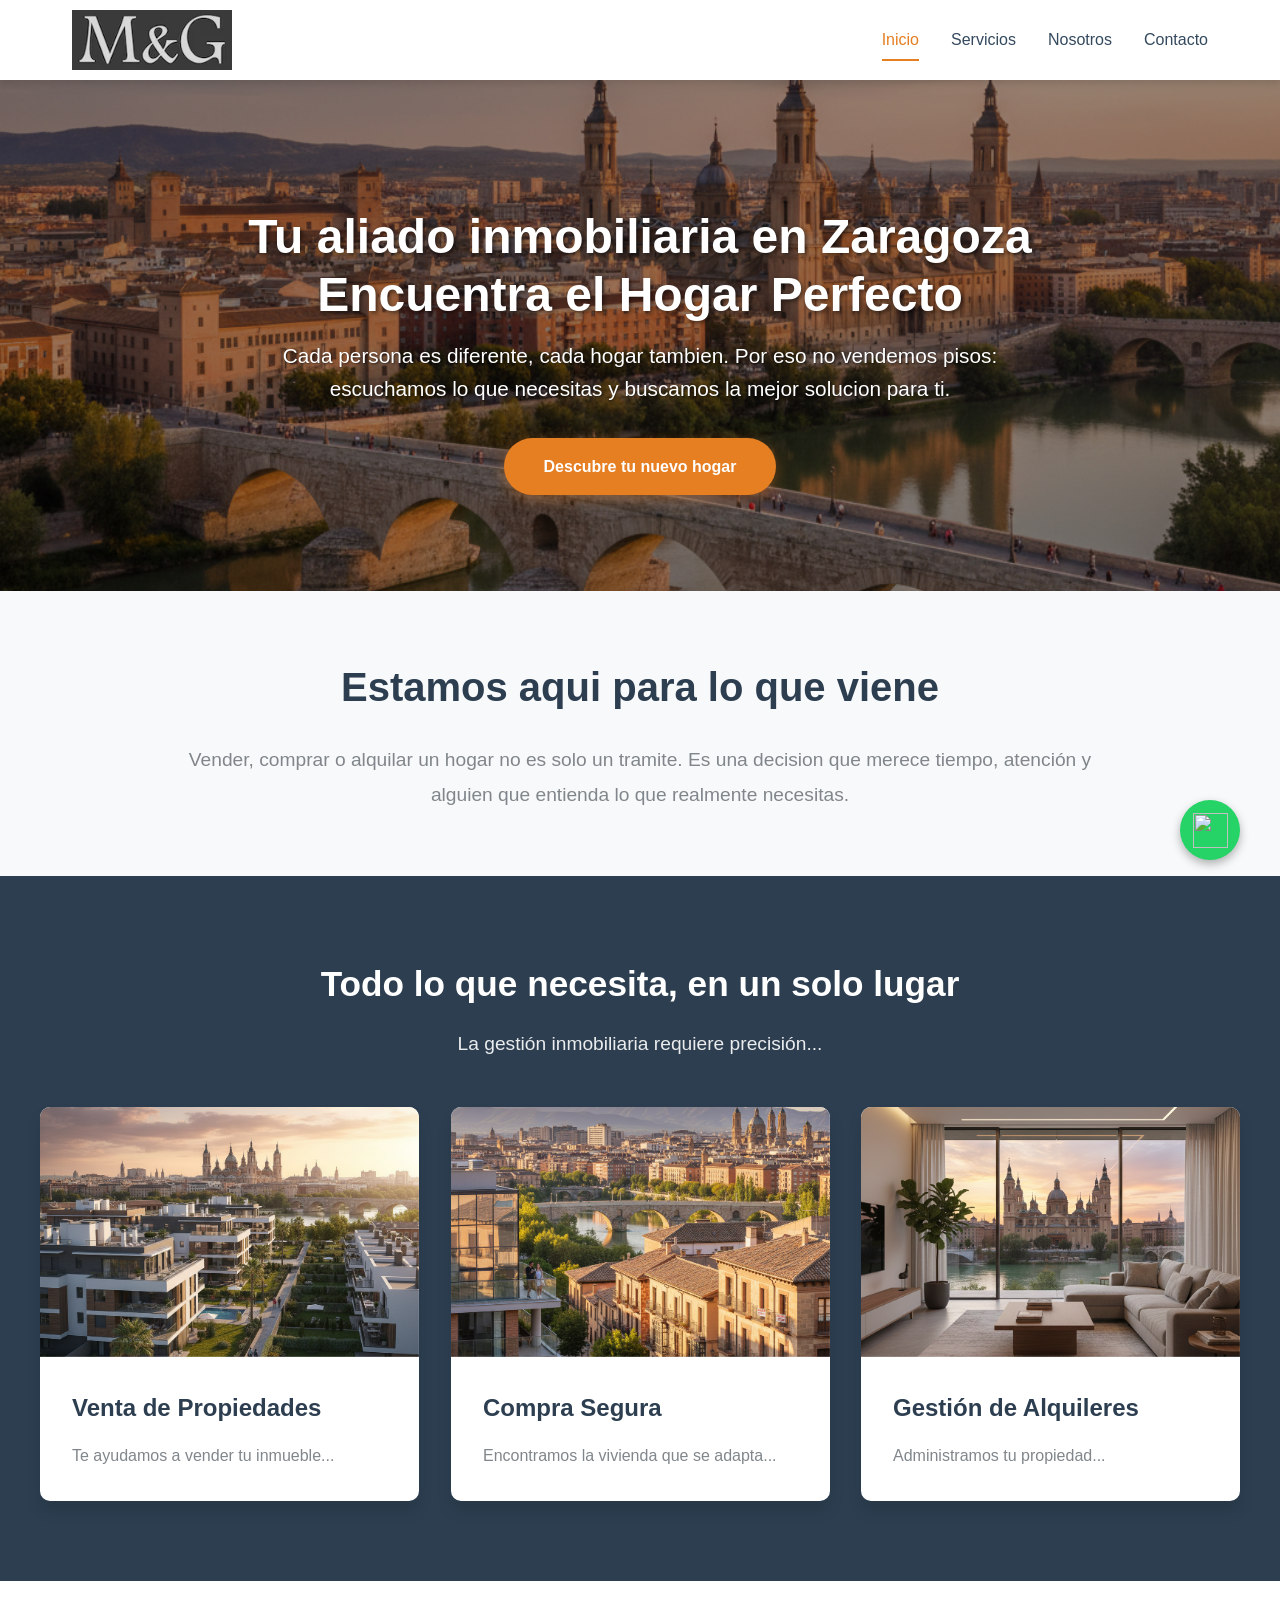
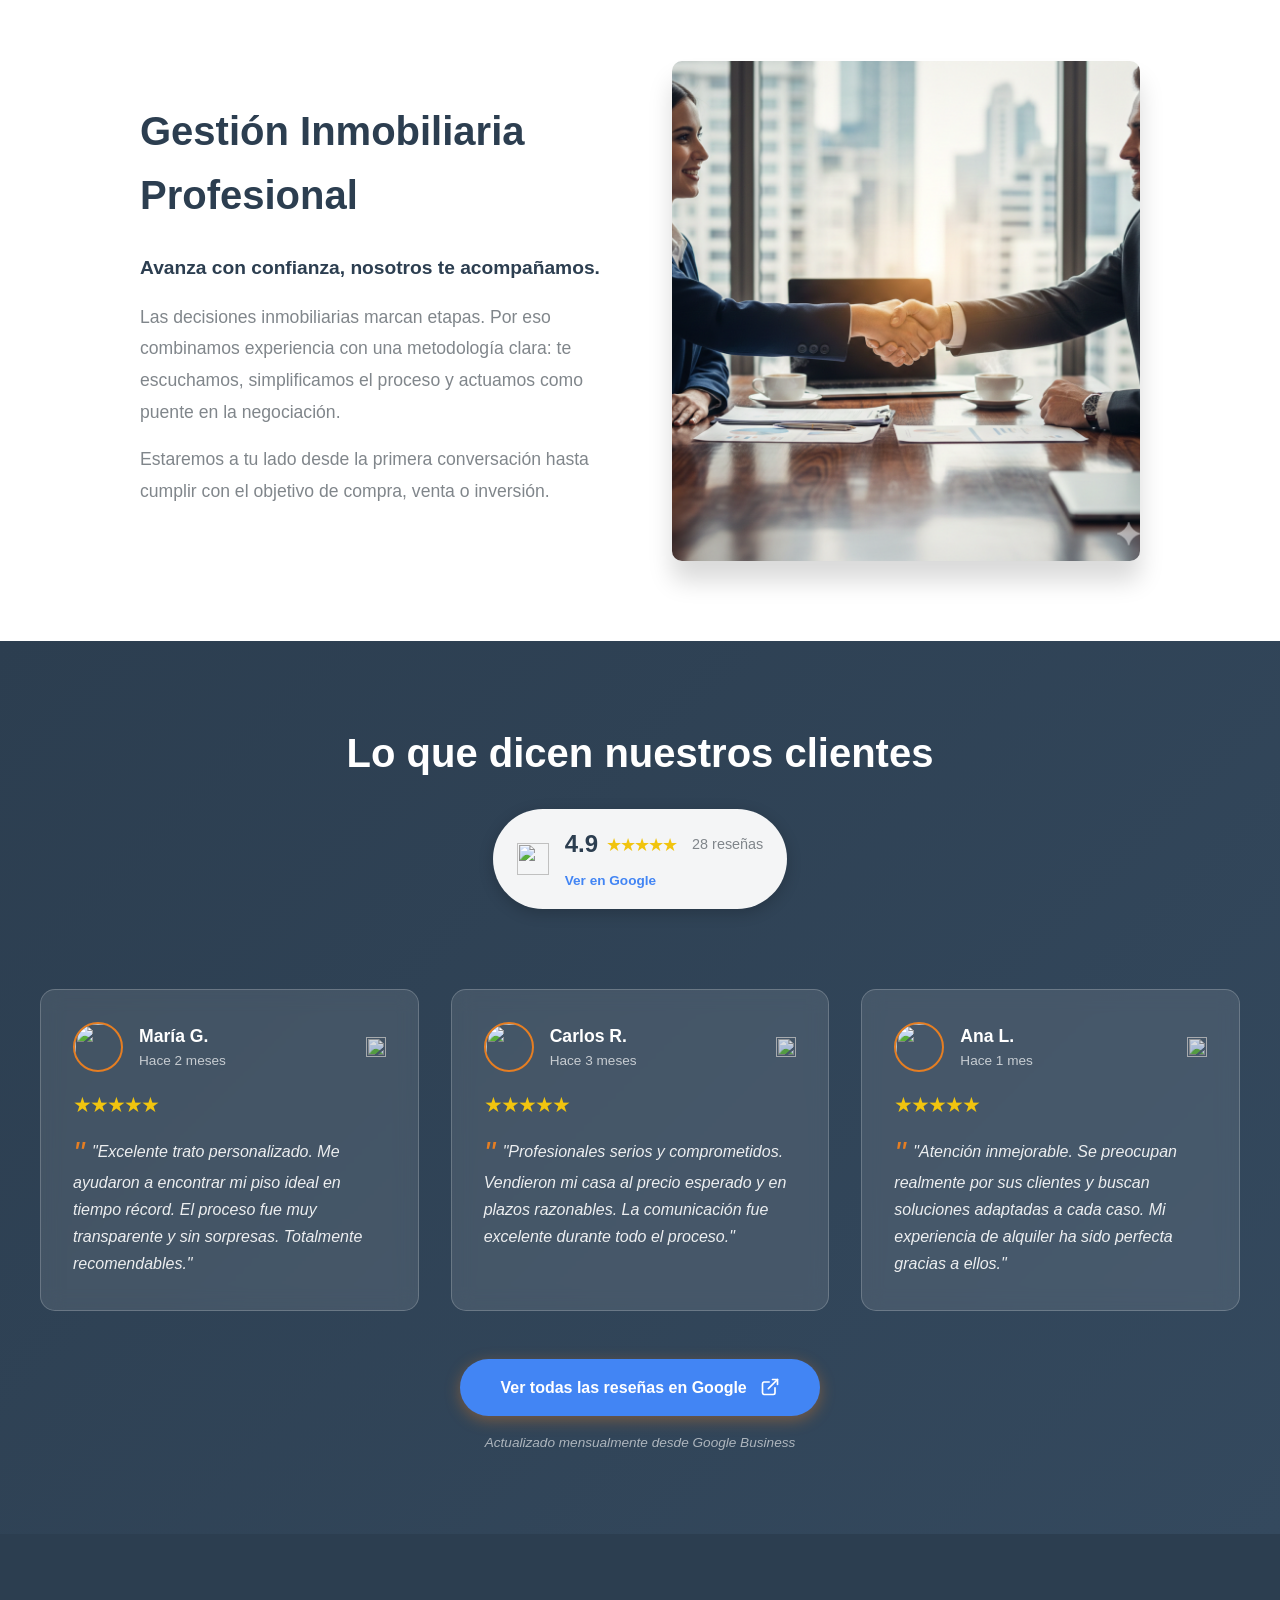
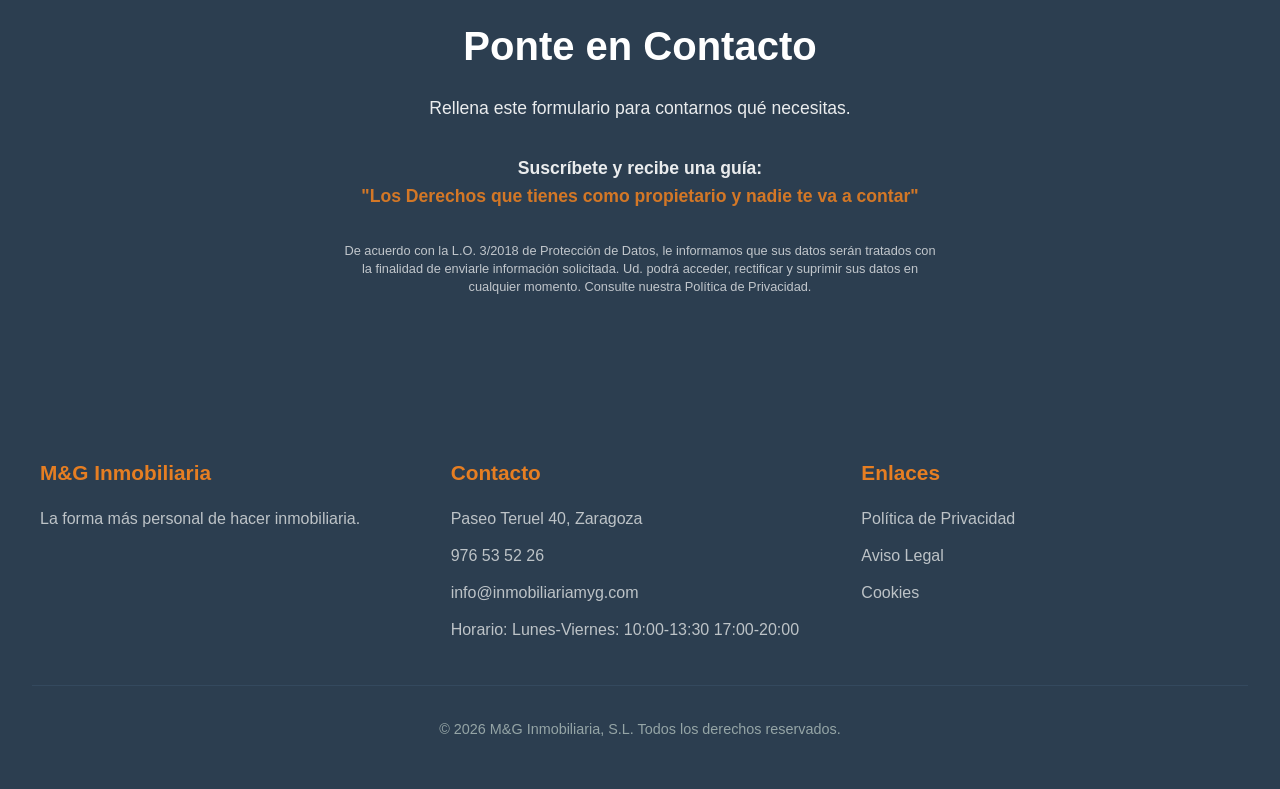
==== commit 76ffe6c1: "Add files via upload" ====
--- a/index.html
+++ b/index.html
@@ -247,10 +247,9 @@
 
         <section class="newsletter" id="contacto">
             <div class="newsletter-content">
-                <h2>Únete a la comunidad</h2>
+                <h2>Ponte en Contacto</h2>
                 <p>
-                    ¿Te gusta estar al día sobre las últimas novedades del mercado
-                    inmobiliario?
+                    Rellena este formulario para contarnos qué necesitas.
                 </p>
                 <p style="font-weight: 600; margin-bottom: 2rem">
                     Suscríbete y recibe una guía: <br />
@@ -260,6 +259,7 @@
 
                 <script src="https://js-eu1.hsforms.net/forms/embed/147825139.js" defer></script>
 <div class="hs-form-frame" data-region="eu1" data-form-id="e52b1939-45f7-4443-aff7-640ab22b9426" data-portal-id="147825139"></div>
+
 
                 <p style="
               font-size: 0.8rem;
--- a/css/styleIndex.css
+++ b/css/styleIndex.css
@@ -5,6 +5,22 @@
     margin: 0;
     padding: 0;
     box-sizing: border-box;
+}
+
+/* Truco para ocultar el branding de HubSpot */
+.hs-featured-image-wrapper + .hs-richtext, 
+.hs-form-footer, 
+.hs-back-link {
+    display: none !important;
+    visibility: hidden !important;
+    opacity: 0 !important;
+    height: 0 !important;
+    padding: 0 !important;
+}
+
+/* Este es el que suele funcionar con el link de "Crea tus propios..." */
+a[href*="hubspot.com/products/marketing/forms"] {
+    display: none !important;
 }
 
 :root {
